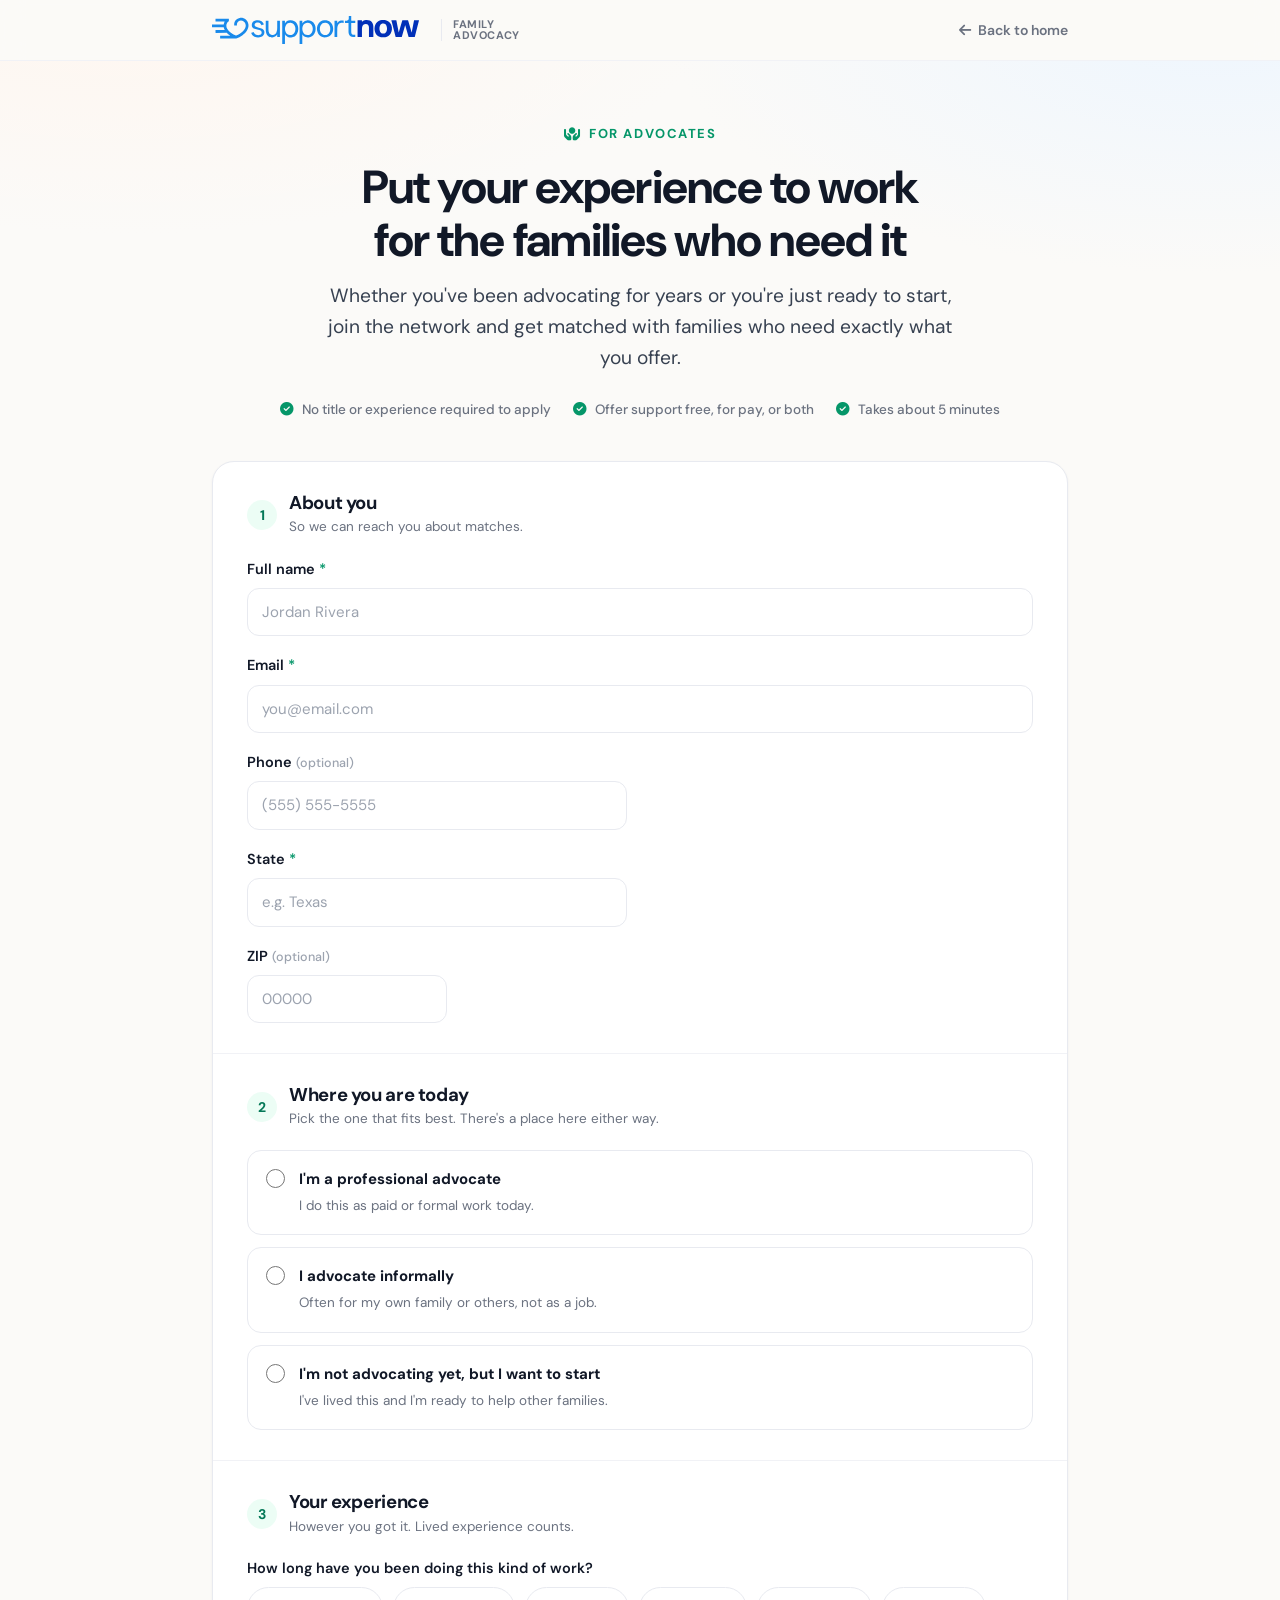
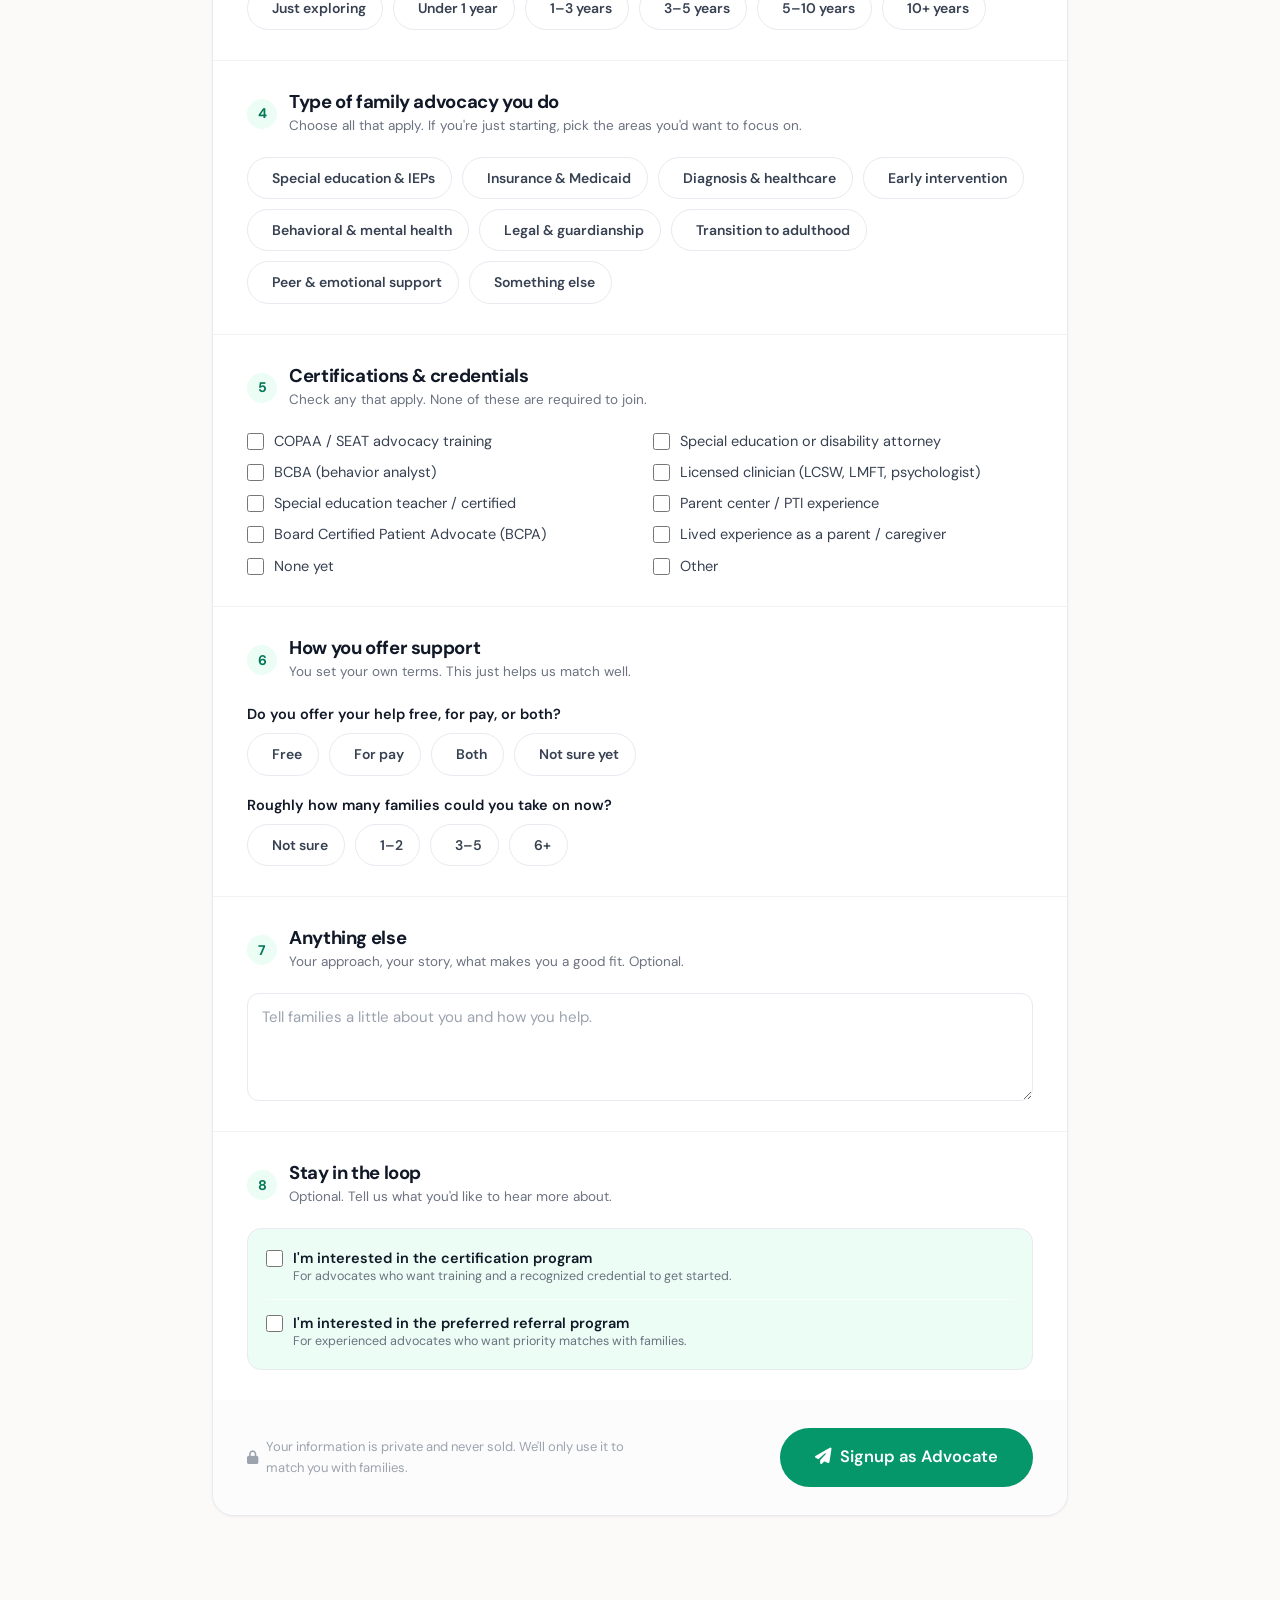
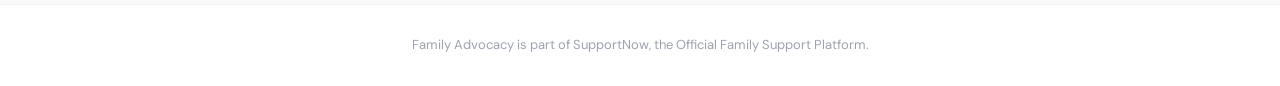
==== advocate-intake.html @ 85722c48 "SupportNow Family Advocacy landing page and intake forms (Phase 1 prototype)" ====
<!DOCTYPE html>
<html lang="en">
<head>
<meta charset="UTF-8">
<meta name="viewport" content="width=device-width, initial-scale=1.0">
<title>Join as an advocate | SupportNow Family Advocacy</title>
<meta name="description" content="Put your experience to work for families who need it. Join the SupportNow advocate network, whether you advocate today or are just ready to start.">

<link href="https://cdn.jsdelivr.net/npm/bootstrap@5.3.3/dist/css/bootstrap.min.css" rel="stylesheet">
<link href="https://cdnjs.cloudflare.com/ajax/libs/font-awesome/6.5.1/css/all.min.css" rel="stylesheet">
<link rel="preconnect" href="https://fonts.googleapis.com">
<link rel="preconnect" href="https://fonts.gstatic.com" crossorigin>
<link href="https://fonts.googleapis.com/css2?family=DM+Sans:opsz,wght@9..40,400;9..40,500;9..40,600;9..40,700&display=swap" rel="stylesheet">
<link href="intake.css" rel="stylesheet">
</head>
<!-- green accent for the advocate side (mirrors the "I want to help" door) -->
<body style="--accent:#059669; --accent-dark:#047857; --accent-bg:#ecfdf5">

<!-- TOP BAR -->
<div class="topbar">
  <nav class="container container-narrow d-flex align-items-center justify-content-between py-3">
    <a href="index.html" class="brand-lockup">
      <img src="logo.svg" alt="SupportNow" class="brand-logo">
      <span class="vertical-tag d-none d-sm-inline">Family<br>Advocacy</span>
    </a>
    <a href="index.html" class="back-link"><i class="fa-solid fa-arrow-left"></i> Back to home</a>
  </nav>
</div>

<!-- HERO -->
<header class="intake-hero">
  <div class="container container-narrow text-center">
    <span class="eyebrow"><i class="fa-solid fa-hands-holding-circle"></i> For advocates</span>
    <h1 class="text-balance">Put your experience to work for the families who need it</h1>
    <p class="byline">
      Whether you've been advocating for years or you're just ready to start, join the network and get
      matched with families who need exactly what you offer.
    </p>
    <div class="trust-row">
      <span><i class="fa-solid fa-circle-check"></i> No title or experience required to apply</span>
      <span><i class="fa-solid fa-circle-check"></i> Offer support free, for pay, or both</span>
      <span><i class="fa-solid fa-circle-check"></i> Takes about 5 minutes</span>
    </div>
  </div>
</header>

<!-- FORM -->
<main class="form-wrap">
  <div class="container container-narrow">
    <form id="advocateForm" novalidate>
      <div class="form-card" id="formCard">

        <!-- 1. About you -->
        <section class="form-section">
          <div class="fs-head">
            <span class="fs-num">1</span>
            <div><h3 class="fs-title">About you</h3><p class="fs-sub">So we can reach you about matches.</p></div>
          </div>
          <div class="field"><label class="field-label">Full name <span class="req">*</span></label>
            <input type="text" class="form-control" name="name" placeholder="Jordan Rivera" required></div>
          <div class="field"><label class="field-label">Email <span class="req">*</span></label>
            <input type="email" class="form-control" name="email" placeholder="you@email.com" required></div>
          <div class="field"><label class="field-label">Phone <span class="opt">(optional)</span></label>
            <input type="tel" class="form-control w-md" name="phone" placeholder="(555) 555-5555"></div>
          <div class="field"><label class="field-label">State <span class="req">*</span></label>
            <input type="text" class="form-control w-md" name="state" placeholder="e.g. Texas" required></div>
          <div class="field"><label class="field-label">ZIP <span class="opt">(optional)</span></label>
            <input type="text" class="form-control w-sm" name="zip" placeholder="00000"></div>
        </section>

        <!-- 2. Where you are today -->
        <section class="form-section">
          <div class="fs-head">
            <span class="fs-num">2</span>
            <div><h3 class="fs-title">Where you are today</h3><p class="fs-sub">Pick the one that fits best. There's a place here either way.</p></div>
          </div>
          <div class="choice-cards">
            <label class="choice"><input type="radio" name="status" value="professional">
              <span><span class="c-title">I'm a professional advocate</span><span class="c-sub">I do this as paid or formal work today.</span></span></label>
            <label class="choice"><input type="radio" name="status" value="informal">
              <span><span class="c-title">I advocate informally</span><span class="c-sub">Often for my own family or others, not as a job.</span></span></label>
            <label class="choice"><input type="radio" name="status" value="interested">
              <span><span class="c-title">I'm not advocating yet, but I want to start</span><span class="c-sub">I've lived this and I'm ready to help other families.</span></span></label>
          </div>
        </section>

        <!-- 3. Experience -->
        <section class="form-section">
          <div class="fs-head">
            <span class="fs-num">3</span>
            <div><h3 class="fs-title">Your experience</h3><p class="fs-sub">However you got it. Lived experience counts.</p></div>
          </div>
          <div class="field">
            <label class="field-label">How long have you been doing this kind of work?</label>
            <div class="chip-group">
              <label class="chip"><input type="radio" name="experience" value="exploring"><i class="fa-solid fa-check"></i> Just exploring</label>
              <label class="chip"><input type="radio" name="experience" value="lt1"><i class="fa-solid fa-check"></i> Under 1 year</label>
              <label class="chip"><input type="radio" name="experience" value="1-3"><i class="fa-solid fa-check"></i> 1–3 years</label>
              <label class="chip"><input type="radio" name="experience" value="3-5"><i class="fa-solid fa-check"></i> 3–5 years</label>
              <label class="chip"><input type="radio" name="experience" value="5-10"><i class="fa-solid fa-check"></i> 5–10 years</label>
              <label class="chip"><input type="radio" name="experience" value="10+"><i class="fa-solid fa-check"></i> 10+ years</label>
            </div>
          </div>
        </section>

        <!-- 4. Type of advocacy -->
        <section class="form-section">
          <div class="fs-head">
            <span class="fs-num">4</span>
            <div><h3 class="fs-title">Type of family advocacy you do</h3><p class="fs-sub">Choose all that apply. If you're just starting, pick the areas you'd want to focus on.</p></div>
          </div>
          <div class="chip-group">
            <label class="chip"><input type="checkbox" name="areas" value="special-ed"><i class="fa-solid fa-check"></i> Special education &amp; IEPs</label>
            <label class="chip"><input type="checkbox" name="areas" value="insurance"><i class="fa-solid fa-check"></i> Insurance &amp; Medicaid</label>
            <label class="chip"><input type="checkbox" name="areas" value="diagnosis"><i class="fa-solid fa-check"></i> Diagnosis &amp; healthcare</label>
            <label class="chip"><input type="checkbox" name="areas" value="early-intervention"><i class="fa-solid fa-check"></i> Early intervention</label>
            <label class="chip"><input type="checkbox" name="areas" value="behavioral"><i class="fa-solid fa-check"></i> Behavioral &amp; mental health</label>
            <label class="chip"><input type="checkbox" name="areas" value="legal"><i class="fa-solid fa-check"></i> Legal &amp; guardianship</label>
            <label class="chip"><input type="checkbox" name="areas" value="transition"><i class="fa-solid fa-check"></i> Transition to adulthood</label>
            <label class="chip"><input type="checkbox" name="areas" value="peer"><i class="fa-solid fa-check"></i> Peer &amp; emotional support</label>
            <label class="chip"><input type="checkbox" name="areas" value="other" data-reveal-target="adv-area-other"><i class="fa-solid fa-check"></i> Something else</label>
          </div>
          <div class="reveal" id="adv-area-other">
            <input type="text" class="form-control" name="areas_other" placeholder="Tell us what kind of advocacy you focus on">
          </div>
        </section>

        <!-- 5. Credentials -->
        <section class="form-section">
          <div class="fs-head">
            <span class="fs-num">5</span>
            <div><h3 class="fs-title">Certifications &amp; credentials</h3><p class="fs-sub">Check any that apply. None of these are required to join.</p></div>
          </div>
          <div class="check-list">
            <label class="check"><input type="checkbox" name="credentials" value="copaa-seat"> COPAA / SEAT advocacy training</label>
            <label class="check"><input type="checkbox" name="credentials" value="attorney"> Special education or disability attorney</label>
            <label class="check"><input type="checkbox" name="credentials" value="bcba"> BCBA (behavior analyst)</label>
            <label class="check"><input type="checkbox" name="credentials" value="clinician"> Licensed clinician (LCSW, LMFT, psychologist)</label>
            <label class="check"><input type="checkbox" name="credentials" value="sped-teacher"> Special education teacher / certified</label>
            <label class="check"><input type="checkbox" name="credentials" value="parent-center"> Parent center / PTI experience</label>
            <label class="check"><input type="checkbox" name="credentials" value="bcpa"> Board Certified Patient Advocate (BCPA)</label>
            <label class="check"><input type="checkbox" name="credentials" value="lived-experience"> Lived experience as a parent / caregiver</label>
            <label class="check"><input type="checkbox" name="credentials" value="none"> None yet</label>
            <label class="check"><input type="checkbox" name="credentials" value="other" data-reveal-target="adv-cred-other"> Other</label>
          </div>
          <div class="reveal" id="adv-cred-other">
            <input type="text" class="form-control" name="credentials_other" placeholder="Tell us about your other credentials">
          </div>
        </section>

        <!-- 6. How you offer support -->
        <section class="form-section">
          <div class="fs-head">
            <span class="fs-num">6</span>
            <div><h3 class="fs-title">How you offer support</h3><p class="fs-sub">You set your own terms. This just helps us match well.</p></div>
          </div>
          <div class="field">
            <label class="field-label">Do you offer your help free, for pay, or both?</label>
            <div class="chip-group">
              <label class="chip"><input type="radio" name="pay" value="free"><i class="fa-solid fa-check"></i> Free</label>
              <label class="chip"><input type="radio" name="pay" value="paid"><i class="fa-solid fa-check"></i> For pay</label>
              <label class="chip"><input type="radio" name="pay" value="both"><i class="fa-solid fa-check"></i> Both</label>
              <label class="chip"><input type="radio" name="pay" value="unsure"><i class="fa-solid fa-check"></i> Not sure yet</label>
            </div>
          </div>
          <div class="field">
            <label class="field-label">Roughly how many families could you take on now?</label>
            <div class="chip-group">
              <label class="chip"><input type="radio" name="capacity" value="unsure"><i class="fa-solid fa-check"></i> Not sure</label>
              <label class="chip"><input type="radio" name="capacity" value="1-2"><i class="fa-solid fa-check"></i> 1–2</label>
              <label class="chip"><input type="radio" name="capacity" value="3-5"><i class="fa-solid fa-check"></i> 3–5</label>
              <label class="chip"><input type="radio" name="capacity" value="6+"><i class="fa-solid fa-check"></i> 6+</label>
            </div>
          </div>
        </section>

        <!-- 7. Anything else -->
        <section class="form-section">
          <div class="fs-head">
            <span class="fs-num">7</span>
            <div><h3 class="fs-title">Anything else</h3><p class="fs-sub">Your approach, your story, what makes you a good fit. Optional.</p></div>
          </div>
          <div class="field">
            <textarea class="form-control" name="about" placeholder="Tell families a little about you and how you help."></textarea>
          </div>
        </section>

        <!-- 8. Program interest (light opt-in) -->
        <section class="form-section">
          <div class="fs-head">
            <span class="fs-num">8</span>
            <div><h3 class="fs-title">Stay in the loop</h3><p class="fs-sub">Optional. Tell us what you'd like to hear more about.</p></div>
          </div>
          <div class="optin">
            <label class="check"><input type="checkbox" name="interest" value="certification">
              <span><strong>I'm interested in the certification program</strong>
              <small>For advocates who want training and a recognized credential to get started.</small></span></label>
            <label class="check"><input type="checkbox" name="interest" value="referral">
              <span><strong>I'm interested in the preferred referral program</strong>
              <small>For experienced advocates who want priority matches with families.</small></span></label>
          </div>
        </section>

        <!-- Submit -->
        <div class="submit-bar">
          <span class="submit-note"><i class="fa-solid fa-lock"></i> Your information is private and never sold. We'll only use it to match you with families.</span>
          <button type="submit" class="btn btn-accent btn-lg-x"><i class="fa-solid fa-paper-plane me-2"></i>Signup as Advocate</button>
        </div>
      </div>

      <!-- Success state -->
      <div class="form-card success" id="successPanel">
        <div class="ic"><i class="fa-solid fa-heart"></i></div>
        <h2>Welcome to the network</h2>
        <p>Thanks for stepping up for families who need you. We've got your details and we'll be in touch as we match you with families in your areas.</p>
        <p class="mt-4"><a href="index.html" class="btn btn-ghost"><i class="fa-solid fa-arrow-left me-2"></i>Back to home</a></p>
      </div>
    </form>
  </div>
</main>

<footer class="foot">
  <div class="container container-narrow">
    <p>Family Advocacy is part of SupportNow, the Official Family Support Platform.</p>
  </div>
</footer>

<script src="https://cdn.jsdelivr.net/npm/bootstrap@5.3.3/dist/js/bootstrap.bundle.min.js"></script>
<script>
  // "Other / Something else" checkboxes reveal a follow-up input when selected.
  document.querySelectorAll('[data-reveal-target]').forEach(function(input){
    var target = document.getElementById(input.getAttribute('data-reveal-target'));
    if(!target) return;
    var sync = function(){
      target.classList.toggle('open', input.checked);
      if(!input.checked){ var f = target.querySelector('input,textarea'); if(f) f.value=''; }
    };
    input.addEventListener('change', sync);
    sync();
  });

  // Prototype only: no backend. Validate, then show the success state.
  document.getElementById('advocateForm').addEventListener('submit', function(e){
    e.preventDefault();
    if(!this.checkValidity()){ this.reportValidity(); return; }
    document.getElementById('formCard').style.display='none';
    document.getElementById('successPanel').style.display='block';
    window.scrollTo({top:0, behavior:'smooth'});
  });
</script>
</body>
</html>
---- intake.css ----
/* ──────────────────────────────────────────────
   SupportNow · Family Advocacy — shared intake styles
   Used by family-intake.html and advocate-intake.html.
   Per-page accent set on <body> via --accent / --accent-dark / --accent-bg.
   ────────────────────────────────────────────── */

:root{
  --brand:#188aec; --brand-dark:#1274c9; --brand-light:#4da6f0; --brand-bg:#eef6fe; --navy:#1b2f80;
  --give:#059669; --give-dark:#047857; --give-tint:#ecfdf5;
  --amber:#d97706; --amber-tint:#fffbeb;

  --ink:#111827; --body:#374151; --secondary:#6b7280; --muted:#9ca3af;
  --border:#e8eaf0; --border-light:#f1f2f6; --bg:#fbfaf8; --card:#ffffff;

  --warm-1:#fff6ef; --warm-2:#fdf1f4; --warm-3:#eef6fe;
  --shadow:0 1px 3px rgba(17,24,39,.05);
  --shadow-lg:0 24px 60px -20px rgba(27,47,128,.28);

  /* default accent = brand blue; advocate page overrides on <body> */
  --accent:var(--brand); --accent-dark:var(--brand-dark); --accent-bg:var(--brand-bg);
}

*{box-sizing:border-box}
html{scroll-behavior:smooth}
body{
  font-family:'DM Sans',system-ui,-apple-system,Segoe UI,Roboto,sans-serif;
  color:var(--body); background:var(--bg); font-size:16.5px; line-height:1.6; -webkit-font-smoothing:antialiased;
  margin:0;
}
h1,h2,h3,h4{color:var(--ink); font-weight:700; letter-spacing:-.02em; line-height:1.14}
a{text-decoration:none}
.container-narrow{max-width:880px}
.eyebrow{font-size:13px; font-weight:700; text-transform:uppercase; letter-spacing:.12em; color:var(--accent); display:inline-flex; align-items:center; gap:8px}
.text-balance{text-wrap:balance}

/* ── Top bar ── */
.topbar{position:sticky; top:0; z-index:1000; background:rgba(251,250,248,.88); backdrop-filter:saturate(180%) blur(12px); border-bottom:1px solid var(--border-light)}
.brand-lockup{display:flex; align-items:center; gap:11px}
.brand-logo{height:28px; width:auto; display:block; flex-shrink:0}
.wordmark{font-size:20px; font-weight:700; letter-spacing:-.02em; line-height:1}
.wordmark b{color:var(--brand)} .wordmark em{color:var(--navy); font-style:normal}
.vertical-tag{font-size:11px; font-weight:700; letter-spacing:.04em; text-transform:uppercase; color:var(--secondary); border-left:1px solid var(--border); margin-left:11px; padding-left:11px; line-height:1}
.back-link{font-weight:600; font-size:14px; color:var(--secondary); display:inline-flex; align-items:center; gap:7px}
.back-link:hover{color:var(--accent)}

/* ── Buttons ── */
.btn{font-weight:600; border-radius:50px; padding:13px 26px; font-size:15.5px; transition:.18s; border:1.5px solid transparent; white-space:nowrap}
.btn-lg-x{padding:16px 34px; font-size:16.5px}
.btn-accent{background:var(--accent); color:#fff}
.btn-accent:hover{background:var(--accent-dark); color:#fff; transform:translateY(-1px); box-shadow:0 12px 26px -12px var(--accent)}
.btn-ghost{background:#fff; color:var(--ink); border-color:var(--border)}
.btn-ghost:hover{border-color:var(--accent); color:var(--accent)}

/* ── Hero band ── */
.intake-hero{
  position:relative; overflow:hidden;
  background:
    radial-gradient(1100px 460px at 10% -20%, var(--warm-1) 0%, transparent 55%),
    radial-gradient(1000px 460px at 95% -10%, var(--warm-3) 0%, transparent 55%);
  padding:60px 0 40px;
}
.intake-hero h1{font-size:clamp(2rem,4vw,2.9rem); margin:14px 0 14px}
.intake-hero .byline{font-size:clamp(1.02rem,1.5vw,1.22rem); color:var(--body); max-width:640px; margin:0 auto}
.trust-row{display:flex; flex-wrap:wrap; gap:10px 22px; justify-content:center; margin-top:26px}
.trust-row span{font-size:13.5px; color:var(--secondary); font-weight:500; display:inline-flex; align-items:center; gap:8px}
.trust-row i{color:var(--give)}

/* ── Form shell ── */
.form-wrap{padding:0 0 88px}
.form-card{background:var(--card); border:1px solid var(--border); border-radius:22px; box-shadow:var(--shadow); overflow:hidden}
.form-section{padding:30px 34px; border-bottom:1px solid var(--border-light)}
.form-section:last-of-type{border-bottom:none}
.fs-head{display:flex; align-items:center; gap:12px; margin-bottom:20px}
.fs-num{width:30px; height:30px; border-radius:50%; background:var(--accent-bg); color:var(--accent-dark); font-weight:700; font-size:14px; display:flex; align-items:center; justify-content:center; flex-shrink:0}
.fs-title{font-size:1.16rem; font-weight:700; color:var(--ink); margin:0; line-height:1.2}
.fs-sub{font-size:13.5px; color:var(--secondary); margin:2px 0 0}

.field{margin-bottom:18px}
.field:last-child{margin-bottom:0}
.field-label{font-weight:600; font-size:14.5px; color:var(--ink); margin-bottom:7px; display:block}
.req{color:var(--accent)}
.opt{font-weight:500; color:var(--muted); font-size:12.5px}

.form-control,.form-select{
  width:100%; border-radius:12px; border:1.5px solid var(--border); padding:12px 14px; font-size:15px; color:var(--ink);
  background-color:#fff; transition:.15s; font-family:inherit;
}
.form-control::placeholder{color:var(--muted)}
.form-control:focus,.form-select:focus{border-color:var(--accent); box-shadow:0 0 0 4px var(--accent-bg); outline:none}
textarea.form-control{min-height:108px; resize:vertical; line-height:1.55}

/* ── Chips (multi-select / single-select pills) ── */
.chip-group{display:flex; flex-wrap:wrap; gap:10px}
.chip{
  display:inline-flex; align-items:center; gap:8px; border:1.5px solid var(--border); background:#fff;
  border-radius:50px; padding:9px 16px; font-size:14px; font-weight:600; color:var(--body); cursor:pointer;
  transition:.15s; user-select:none; position:relative;
}
.chip:hover{border-color:var(--accent)}
.chip input{position:absolute; opacity:0; pointer-events:none}
.chip i{font-size:11px; width:0; opacity:0; transition:.15s}
.chip:has(input:checked){background:var(--accent-bg); border-color:var(--accent); color:var(--accent-dark)}
.chip:has(input:checked) i{width:11px; opacity:1}
.chip:has(input:focus-visible){box-shadow:0 0 0 4px var(--accent-bg)}

/* ── Choice cards (big radio rows) ── */
.choice-cards{display:grid; gap:12px}
.choice{
  display:flex; gap:14px; align-items:flex-start; border:1.5px solid var(--border); border-radius:14px;
  padding:16px 18px; cursor:pointer; transition:.15s; background:#fff;
}
.choice:hover{border-color:var(--accent)}
.choice:has(input:checked){border-color:var(--accent); background:var(--accent-bg)}
.choice input{margin:2px 0 0; accent-color:var(--accent); width:19px; height:19px; flex-shrink:0; cursor:pointer}
.c-title{font-weight:700; color:var(--ink); font-size:15px; display:block; margin-bottom:1px}
.c-sub{font-size:13.5px; color:var(--secondary); line-height:1.45}

/* ── Checklist (credentials, diagnosis areas) ── */
.check-list{display:grid; grid-template-columns:1fr 1fr; gap:11px 26px}
.check{display:flex; gap:10px; align-items:flex-start; font-size:14.5px; color:var(--body); cursor:pointer; line-height:1.4}
.check input{margin:2px 0 0; accent-color:var(--accent); width:17px; height:17px; flex-shrink:0; cursor:pointer}
@media(max-width:600px){ .check-list{grid-template-columns:1fr} }

/* ── Opt-in box ── */
.optin{background:var(--accent-bg); border:1px solid var(--border); border-radius:14px; padding:6px 18px}
.optin .check{padding:13px 0; font-size:14.5px}
.optin .check + .check{border-top:1px solid rgba(255,255,255,.6)}
.optin .check strong{color:var(--ink); font-weight:600}
.optin .check small{display:block; color:var(--secondary); font-size:12.5px; font-weight:400}

/* ── Reveal: follow-up input shown when "Other / Something else" is picked ── */
.reveal{display:none}
.reveal.open{display:block; margin-top:14px}

/* width caps so short single-line fields look intentional, not stretched */
.w-sm{max-width:200px}
.w-md{max-width:380px}

/* ── Submit bar ── */
.submit-bar{padding:28px 34px; background:#fcfcfd; display:flex; flex-wrap:wrap; gap:14px; align-items:center; justify-content:space-between}
.submit-note{font-size:13px; color:var(--muted); display:flex; align-items:center; gap:8px; max-width:380px}

/* ── Success panel ── */
.success{display:none; text-align:center; padding:56px 30px}
.success .ic{width:68px; height:68px; border-radius:50%; background:var(--give-tint); color:var(--give); font-size:30px; display:flex; align-items:center; justify-content:center; margin:0 auto 22px}
.success h2{font-size:1.7rem; margin-bottom:10px}
.success p{color:var(--secondary); max-width:440px; margin:0 auto 8px}

/* ── Footer ── */
.foot{padding:30px 0; border-top:1px solid var(--border-light); background:#fff; text-align:center}
.foot p{font-size:13px; color:var(--muted); margin:0}

@media(max-width:600px){
  .form-section{padding:24px 20px}
  .submit-bar{padding:22px 20px}
}
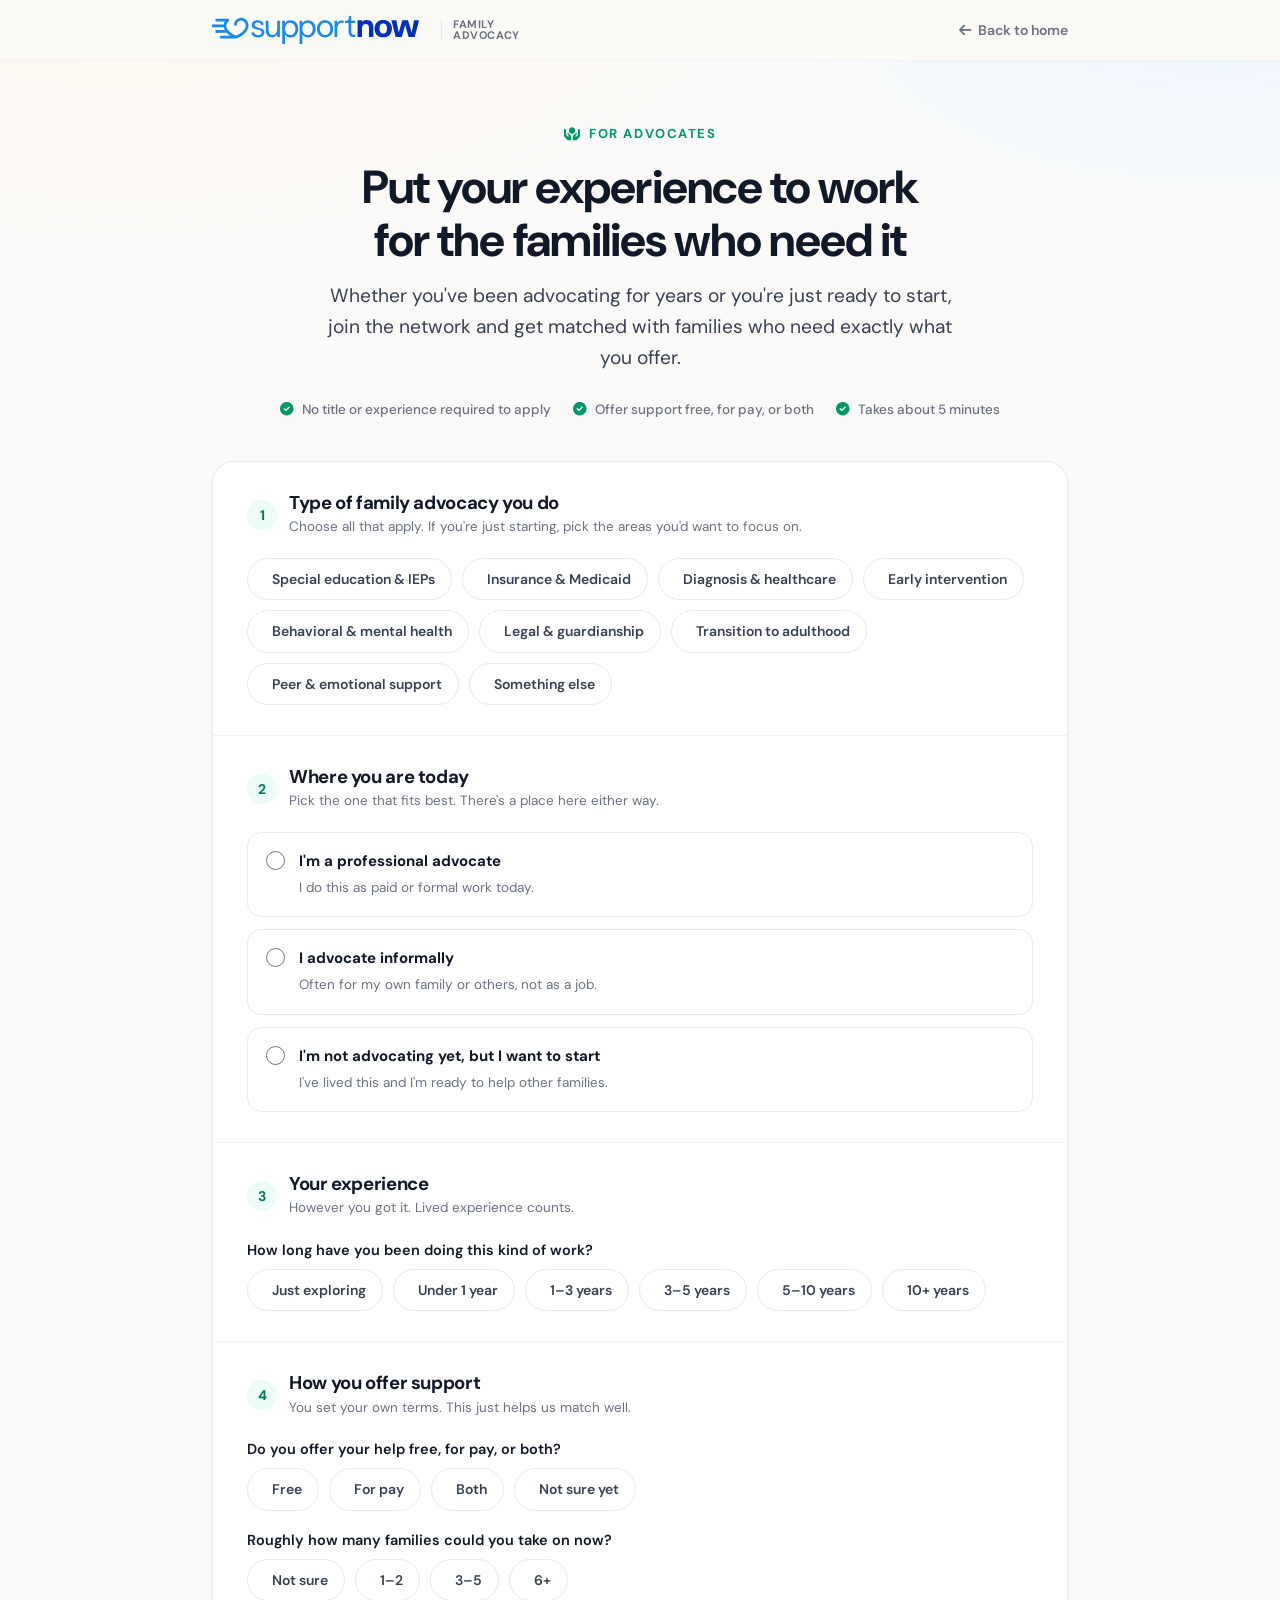
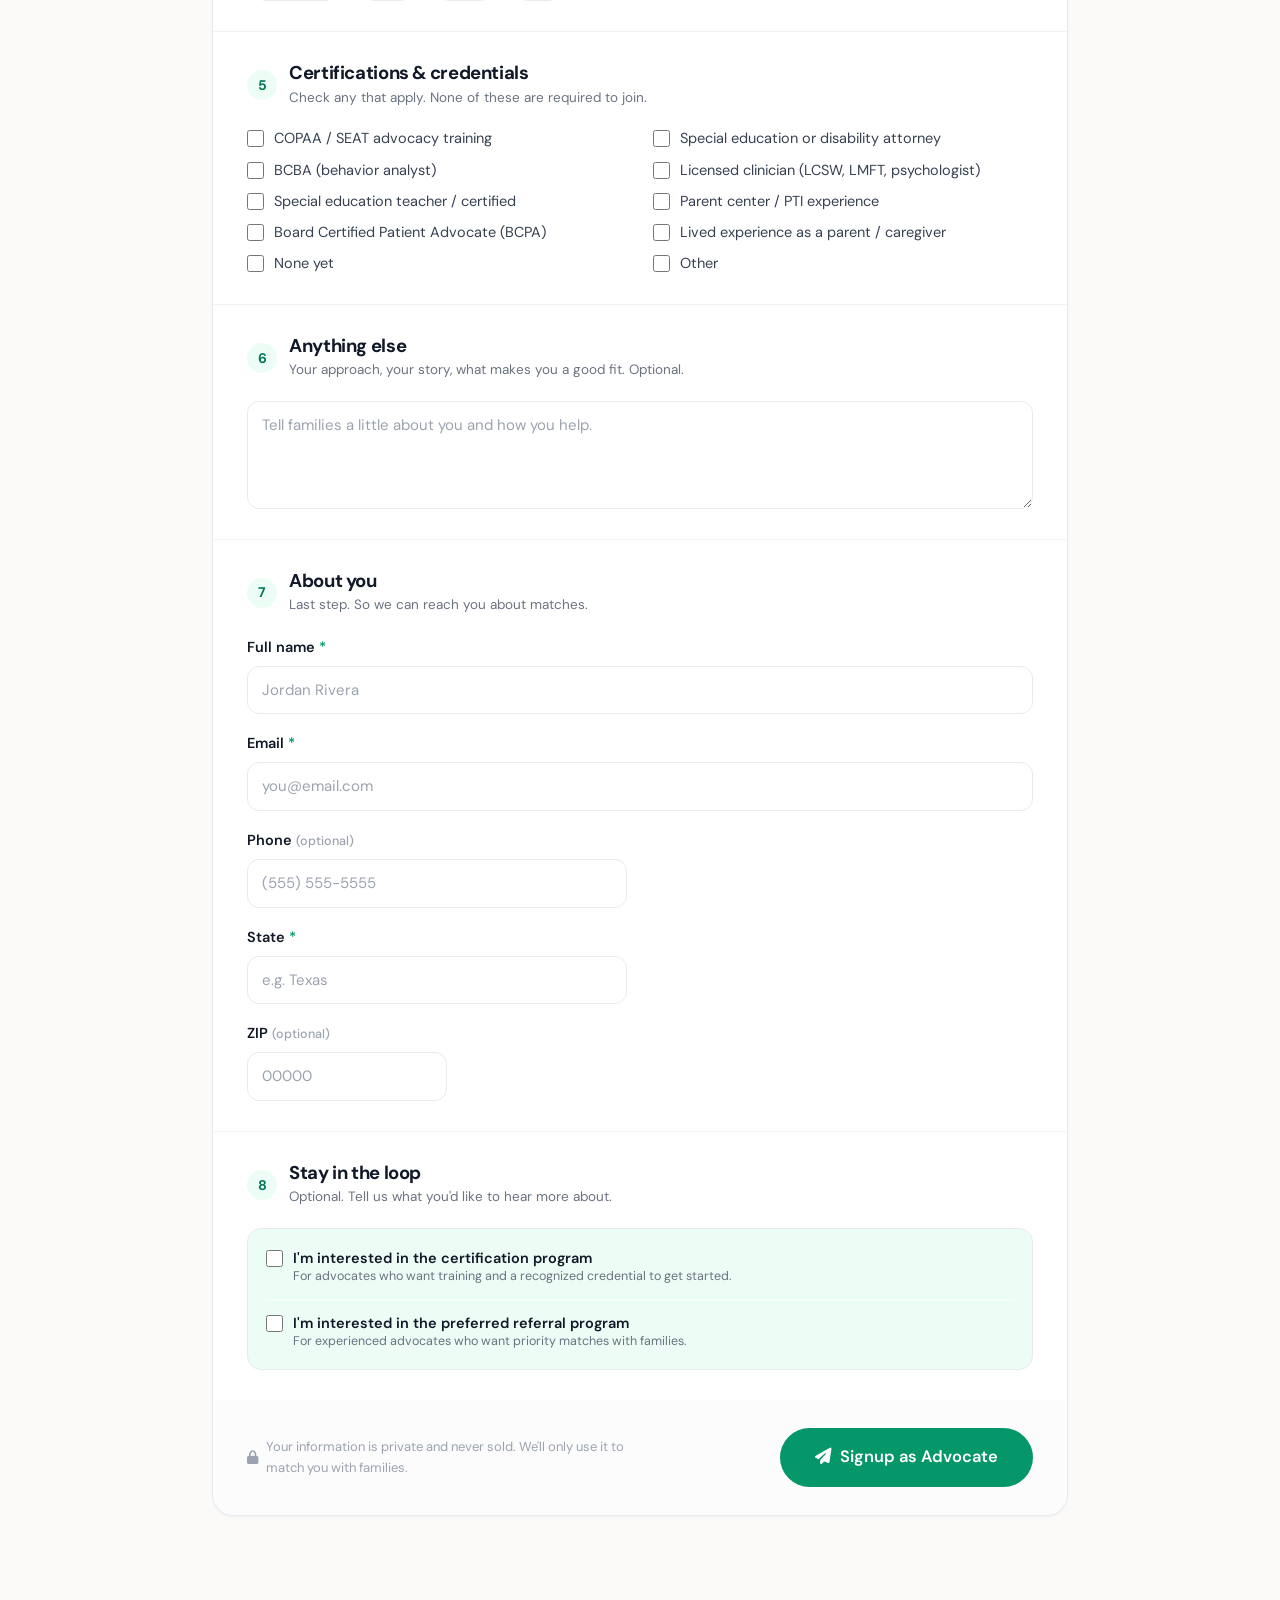
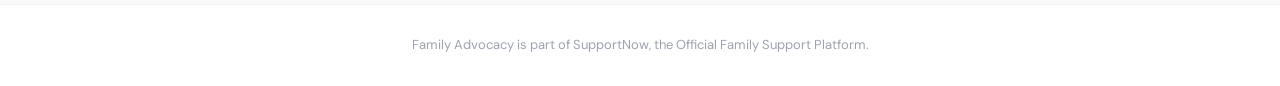
==== commit 9c8515dc: "Reorder advocate intake: low-friction advocacy/experience first, contact last" ====
--- a/advocate-intake.html
+++ b/advocate-intake.html
@@ -50,63 +50,10 @@
     <form id="advocateForm" novalidate>
       <div class="form-card" id="formCard">
 
-        <!-- 1. About you -->
+        <!-- 1. Type of advocacy -->
         <section class="form-section">
           <div class="fs-head">
             <span class="fs-num">1</span>
-            <div><h3 class="fs-title">About you</h3><p class="fs-sub">So we can reach you about matches.</p></div>
-          </div>
-          <div class="field"><label class="field-label">Full name <span class="req">*</span></label>
-            <input type="text" class="form-control" name="name" placeholder="Jordan Rivera" required></div>
-          <div class="field"><label class="field-label">Email <span class="req">*</span></label>
-            <input type="email" class="form-control" name="email" placeholder="you@email.com" required></div>
-          <div class="field"><label class="field-label">Phone <span class="opt">(optional)</span></label>
-            <input type="tel" class="form-control w-md" name="phone" placeholder="(555) 555-5555"></div>
-          <div class="field"><label class="field-label">State <span class="req">*</span></label>
-            <input type="text" class="form-control w-md" name="state" placeholder="e.g. Texas" required></div>
-          <div class="field"><label class="field-label">ZIP <span class="opt">(optional)</span></label>
-            <input type="text" class="form-control w-sm" name="zip" placeholder="00000"></div>
-        </section>
-
-        <!-- 2. Where you are today -->
-        <section class="form-section">
-          <div class="fs-head">
-            <span class="fs-num">2</span>
-            <div><h3 class="fs-title">Where you are today</h3><p class="fs-sub">Pick the one that fits best. There's a place here either way.</p></div>
-          </div>
-          <div class="choice-cards">
-            <label class="choice"><input type="radio" name="status" value="professional">
-              <span><span class="c-title">I'm a professional advocate</span><span class="c-sub">I do this as paid or formal work today.</span></span></label>
-            <label class="choice"><input type="radio" name="status" value="informal">
-              <span><span class="c-title">I advocate informally</span><span class="c-sub">Often for my own family or others, not as a job.</span></span></label>
-            <label class="choice"><input type="radio" name="status" value="interested">
-              <span><span class="c-title">I'm not advocating yet, but I want to start</span><span class="c-sub">I've lived this and I'm ready to help other families.</span></span></label>
-          </div>
-        </section>
-
-        <!-- 3. Experience -->
-        <section class="form-section">
-          <div class="fs-head">
-            <span class="fs-num">3</span>
-            <div><h3 class="fs-title">Your experience</h3><p class="fs-sub">However you got it. Lived experience counts.</p></div>
-          </div>
-          <div class="field">
-            <label class="field-label">How long have you been doing this kind of work?</label>
-            <div class="chip-group">
-              <label class="chip"><input type="radio" name="experience" value="exploring"><i class="fa-solid fa-check"></i> Just exploring</label>
-              <label class="chip"><input type="radio" name="experience" value="lt1"><i class="fa-solid fa-check"></i> Under 1 year</label>
-              <label class="chip"><input type="radio" name="experience" value="1-3"><i class="fa-solid fa-check"></i> 1–3 years</label>
-              <label class="chip"><input type="radio" name="experience" value="3-5"><i class="fa-solid fa-check"></i> 3–5 years</label>
-              <label class="chip"><input type="radio" name="experience" value="5-10"><i class="fa-solid fa-check"></i> 5–10 years</label>
-              <label class="chip"><input type="radio" name="experience" value="10+"><i class="fa-solid fa-check"></i> 10+ years</label>
-            </div>
-          </div>
-        </section>
-
-        <!-- 4. Type of advocacy -->
-        <section class="form-section">
-          <div class="fs-head">
-            <span class="fs-num">4</span>
             <div><h3 class="fs-title">Type of family advocacy you do</h3><p class="fs-sub">Choose all that apply. If you're just starting, pick the areas you'd want to focus on.</p></div>
           </div>
           <div class="chip-group">
@@ -122,6 +69,67 @@
           </div>
           <div class="reveal" id="adv-area-other">
             <input type="text" class="form-control" name="areas_other" placeholder="Tell us what kind of advocacy you focus on">
+          </div>
+        </section>
+
+        <!-- 2. Where you are today -->
+        <section class="form-section">
+          <div class="fs-head">
+            <span class="fs-num">2</span>
+            <div><h3 class="fs-title">Where you are today</h3><p class="fs-sub">Pick the one that fits best. There's a place here either way.</p></div>
+          </div>
+          <div class="choice-cards">
+            <label class="choice"><input type="radio" name="status" value="professional">
+              <span><span class="c-title">I'm a professional advocate</span><span class="c-sub">I do this as paid or formal work today.</span></span></label>
+            <label class="choice"><input type="radio" name="status" value="informal">
+              <span><span class="c-title">I advocate informally</span><span class="c-sub">Often for my own family or others, not as a job.</span></span></label>
+            <label class="choice"><input type="radio" name="status" value="interested">
+              <span><span class="c-title">I'm not advocating yet, but I want to start</span><span class="c-sub">I've lived this and I'm ready to help other families.</span></span></label>
+          </div>
+        </section>
+
+        <!-- 3. Experience -->
+        <section class="form-section">
+          <div class="fs-head">
+            <span class="fs-num">3</span>
+            <div><h3 class="fs-title">Your experience</h3><p class="fs-sub">However you got it. Lived experience counts.</p></div>
+          </div>
+          <div class="field">
+            <label class="field-label">How long have you been doing this kind of work?</label>
+            <div class="chip-group">
+              <label class="chip"><input type="radio" name="experience" value="exploring"><i class="fa-solid fa-check"></i> Just exploring</label>
+              <label class="chip"><input type="radio" name="experience" value="lt1"><i class="fa-solid fa-check"></i> Under 1 year</label>
+              <label class="chip"><input type="radio" name="experience" value="1-3"><i class="fa-solid fa-check"></i> 1–3 years</label>
+              <label class="chip"><input type="radio" name="experience" value="3-5"><i class="fa-solid fa-check"></i> 3–5 years</label>
+              <label class="chip"><input type="radio" name="experience" value="5-10"><i class="fa-solid fa-check"></i> 5–10 years</label>
+              <label class="chip"><input type="radio" name="experience" value="10+"><i class="fa-solid fa-check"></i> 10+ years</label>
+            </div>
+          </div>
+        </section>
+
+        <!-- 4. How you offer support -->
+        <section class="form-section">
+          <div class="fs-head">
+            <span class="fs-num">4</span>
+            <div><h3 class="fs-title">How you offer support</h3><p class="fs-sub">You set your own terms. This just helps us match well.</p></div>
+          </div>
+          <div class="field">
+            <label class="field-label">Do you offer your help free, for pay, or both?</label>
+            <div class="chip-group">
+              <label class="chip"><input type="radio" name="pay" value="free"><i class="fa-solid fa-check"></i> Free</label>
+              <label class="chip"><input type="radio" name="pay" value="paid"><i class="fa-solid fa-check"></i> For pay</label>
+              <label class="chip"><input type="radio" name="pay" value="both"><i class="fa-solid fa-check"></i> Both</label>
+              <label class="chip"><input type="radio" name="pay" value="unsure"><i class="fa-solid fa-check"></i> Not sure yet</label>
+            </div>
+          </div>
+          <div class="field">
+            <label class="field-label">Roughly how many families could you take on now?</label>
+            <div class="chip-group">
+              <label class="chip"><input type="radio" name="capacity" value="unsure"><i class="fa-solid fa-check"></i> Not sure</label>
+              <label class="chip"><input type="radio" name="capacity" value="1-2"><i class="fa-solid fa-check"></i> 1–2</label>
+              <label class="chip"><input type="radio" name="capacity" value="3-5"><i class="fa-solid fa-check"></i> 3–5</label>
+              <label class="chip"><input type="radio" name="capacity" value="6+"><i class="fa-solid fa-check"></i> 6+</label>
+            </div>
           </div>
         </section>
 
@@ -148,41 +156,33 @@
           </div>
         </section>
 
-        <!-- 6. How you offer support -->
+        <!-- 6. Anything else -->
         <section class="form-section">
           <div class="fs-head">
             <span class="fs-num">6</span>
-            <div><h3 class="fs-title">How you offer support</h3><p class="fs-sub">You set your own terms. This just helps us match well.</p></div>
-          </div>
-          <div class="field">
-            <label class="field-label">Do you offer your help free, for pay, or both?</label>
-            <div class="chip-group">
-              <label class="chip"><input type="radio" name="pay" value="free"><i class="fa-solid fa-check"></i> Free</label>
-              <label class="chip"><input type="radio" name="pay" value="paid"><i class="fa-solid fa-check"></i> For pay</label>
-              <label class="chip"><input type="radio" name="pay" value="both"><i class="fa-solid fa-check"></i> Both</label>
-              <label class="chip"><input type="radio" name="pay" value="unsure"><i class="fa-solid fa-check"></i> Not sure yet</label>
-            </div>
-          </div>
-          <div class="field">
-            <label class="field-label">Roughly how many families could you take on now?</label>
-            <div class="chip-group">
-              <label class="chip"><input type="radio" name="capacity" value="unsure"><i class="fa-solid fa-check"></i> Not sure</label>
-              <label class="chip"><input type="radio" name="capacity" value="1-2"><i class="fa-solid fa-check"></i> 1–2</label>
-              <label class="chip"><input type="radio" name="capacity" value="3-5"><i class="fa-solid fa-check"></i> 3–5</label>
-              <label class="chip"><input type="radio" name="capacity" value="6+"><i class="fa-solid fa-check"></i> 6+</label>
-            </div>
-          </div>
-        </section>
-
-        <!-- 7. Anything else -->
+            <div><h3 class="fs-title">Anything else</h3><p class="fs-sub">Your approach, your story, what makes you a good fit. Optional.</p></div>
+          </div>
+          <div class="field">
+            <textarea class="form-control" name="about" placeholder="Tell families a little about you and how you help."></textarea>
+          </div>
+        </section>
+
+        <!-- 7. About you (contact) -->
         <section class="form-section">
           <div class="fs-head">
             <span class="fs-num">7</span>
-            <div><h3 class="fs-title">Anything else</h3><p class="fs-sub">Your approach, your story, what makes you a good fit. Optional.</p></div>
-          </div>
-          <div class="field">
-            <textarea class="form-control" name="about" placeholder="Tell families a little about you and how you help."></textarea>
-          </div>
+            <div><h3 class="fs-title">About you</h3><p class="fs-sub">Last step. So we can reach you about matches.</p></div>
+          </div>
+          <div class="field"><label class="field-label">Full name <span class="req">*</span></label>
+            <input type="text" class="form-control" name="name" placeholder="Jordan Rivera" required></div>
+          <div class="field"><label class="field-label">Email <span class="req">*</span></label>
+            <input type="email" class="form-control" name="email" placeholder="you@email.com" required></div>
+          <div class="field"><label class="field-label">Phone <span class="opt">(optional)</span></label>
+            <input type="tel" class="form-control w-md" name="phone" placeholder="(555) 555-5555"></div>
+          <div class="field"><label class="field-label">State <span class="req">*</span></label>
+            <input type="text" class="form-control w-md" name="state" placeholder="e.g. Texas" required></div>
+          <div class="field"><label class="field-label">ZIP <span class="opt">(optional)</span></label>
+            <input type="text" class="form-control w-sm" name="zip" placeholder="00000"></div>
         </section>
 
         <!-- 8. Program interest (light opt-in) -->
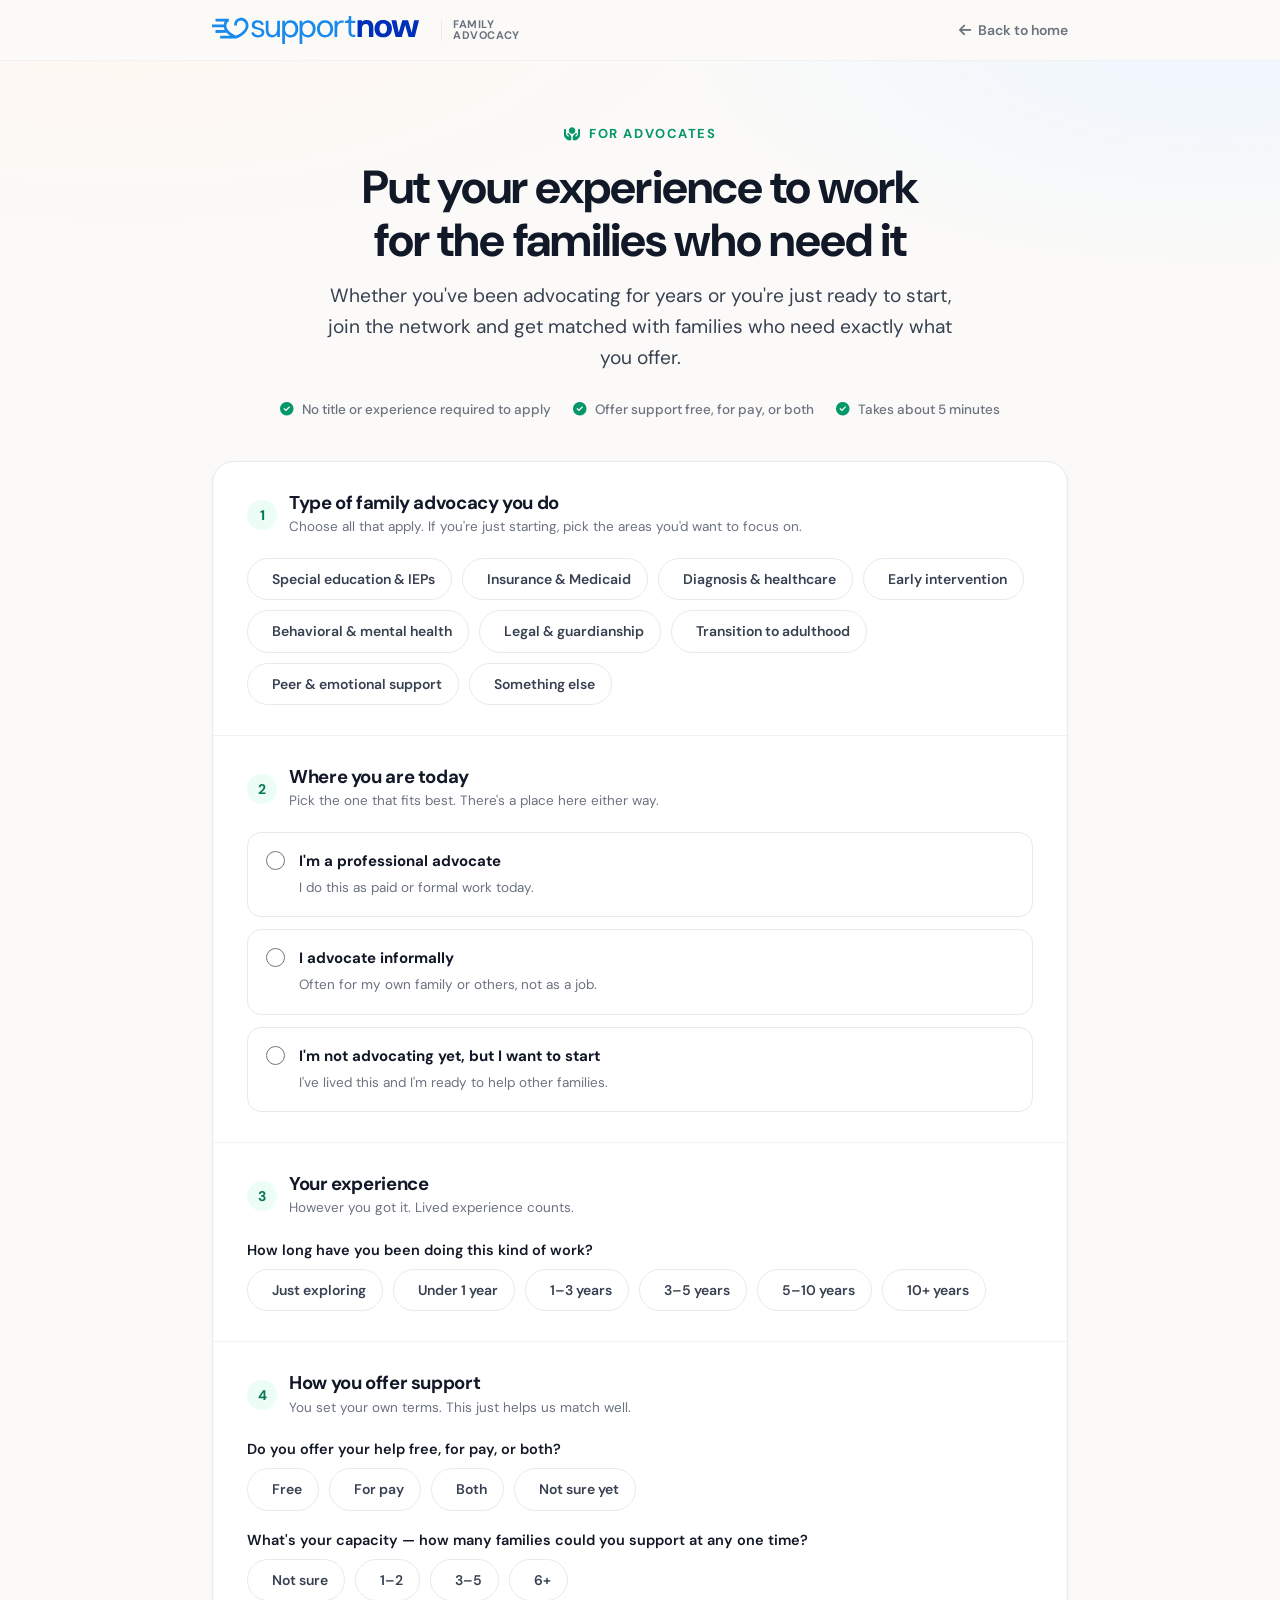
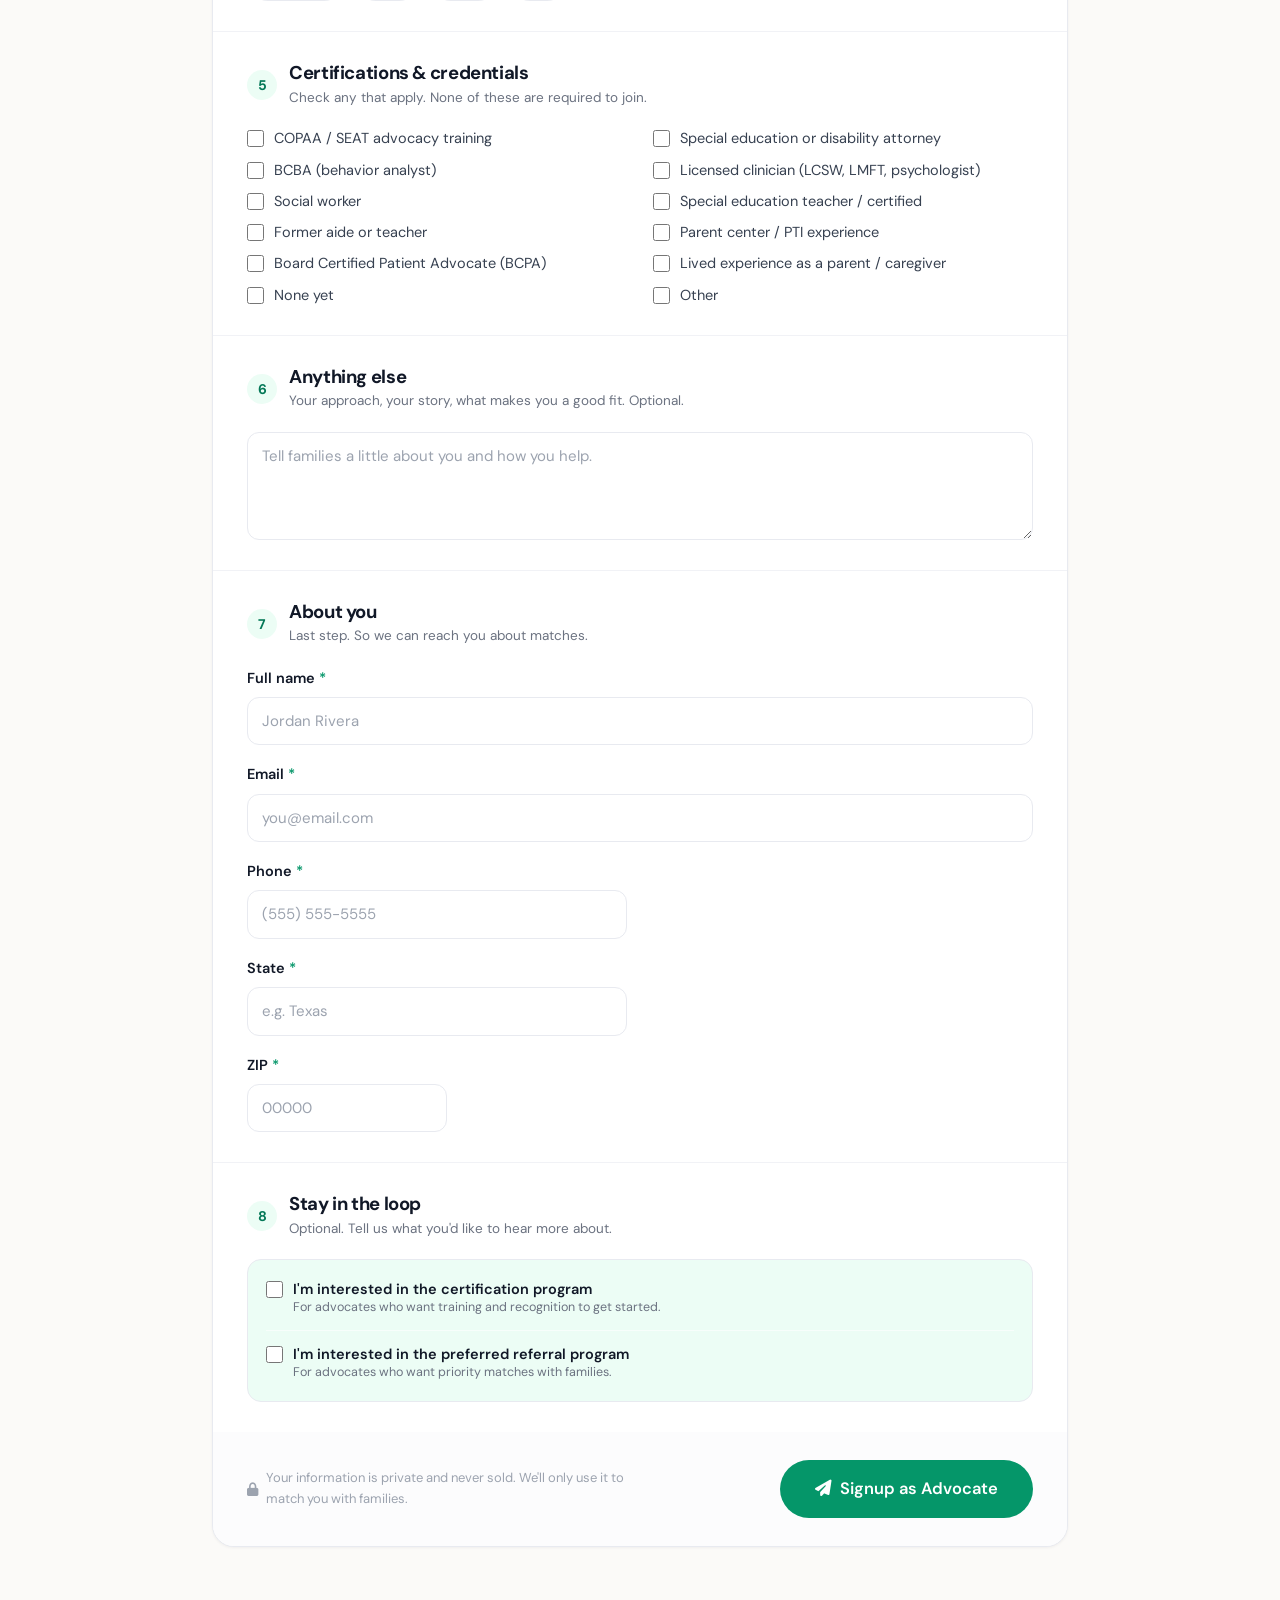
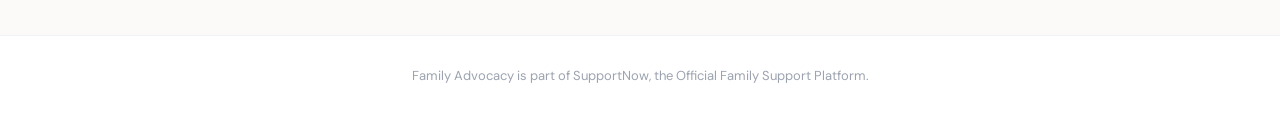
==== commit cbd5d8bb: "Apply advocate form edits; soft-require phone & ZIP on both intakes Advocate intake: - Clarify the c" ====
--- a/advocate-intake.html
+++ b/advocate-intake.html
@@ -123,7 +123,7 @@
             </div>
           </div>
           <div class="field">
-            <label class="field-label">Roughly how many families could you take on now?</label>
+            <label class="field-label">What's your capacity — how many families could you support at any one time?</label>
             <div class="chip-group">
               <label class="chip"><input type="radio" name="capacity" value="unsure"><i class="fa-solid fa-check"></i> Not sure</label>
               <label class="chip"><input type="radio" name="capacity" value="1-2"><i class="fa-solid fa-check"></i> 1–2</label>
@@ -144,7 +144,9 @@
             <label class="check"><input type="checkbox" name="credentials" value="attorney"> Special education or disability attorney</label>
             <label class="check"><input type="checkbox" name="credentials" value="bcba"> BCBA (behavior analyst)</label>
             <label class="check"><input type="checkbox" name="credentials" value="clinician"> Licensed clinician (LCSW, LMFT, psychologist)</label>
+            <label class="check"><input type="checkbox" name="credentials" value="social-worker"> Social worker</label>
             <label class="check"><input type="checkbox" name="credentials" value="sped-teacher"> Special education teacher / certified</label>
+            <label class="check"><input type="checkbox" name="credentials" value="former-aide-teacher"> Former aide or teacher</label>
             <label class="check"><input type="checkbox" name="credentials" value="parent-center"> Parent center / PTI experience</label>
             <label class="check"><input type="checkbox" name="credentials" value="bcpa"> Board Certified Patient Advocate (BCPA)</label>
             <label class="check"><input type="checkbox" name="credentials" value="lived-experience"> Lived experience as a parent / caregiver</label>
@@ -177,11 +179,11 @@
             <input type="text" class="form-control" name="name" placeholder="Jordan Rivera" required></div>
           <div class="field"><label class="field-label">Email <span class="req">*</span></label>
             <input type="email" class="form-control" name="email" placeholder="you@email.com" required></div>
-          <div class="field"><label class="field-label">Phone <span class="opt">(optional)</span></label>
+          <div class="field"><label class="field-label">Phone <span class="req">*</span></label>
             <input type="tel" class="form-control w-md" name="phone" placeholder="(555) 555-5555"></div>
           <div class="field"><label class="field-label">State <span class="req">*</span></label>
             <input type="text" class="form-control w-md" name="state" placeholder="e.g. Texas" required></div>
-          <div class="field"><label class="field-label">ZIP <span class="opt">(optional)</span></label>
+          <div class="field"><label class="field-label">ZIP <span class="req">*</span></label>
             <input type="text" class="form-control w-sm" name="zip" placeholder="00000"></div>
         </section>
 
@@ -194,10 +196,10 @@
           <div class="optin">
             <label class="check"><input type="checkbox" name="interest" value="certification">
               <span><strong>I'm interested in the certification program</strong>
-              <small>For advocates who want training and a recognized credential to get started.</small></span></label>
+              <small>For advocates who want training and recognition to get started.</small></span></label>
             <label class="check"><input type="checkbox" name="interest" value="referral">
               <span><strong>I'm interested in the preferred referral program</strong>
-              <small>For experienced advocates who want priority matches with families.</small></span></label>
+              <small>For advocates who want priority matches with families.</small></span></label>
           </div>
         </section>
 
--- a/intake.css
+++ b/intake.css
@@ -140,6 +140,13 @@
 .submit-bar{padding:28px 34px; background:#fcfcfd; display:flex; flex-wrap:wrap; gap:14px; align-items:center; justify-content:space-between}
 .submit-note{font-size:13px; color:var(--muted); display:flex; align-items:center; gap:8px; max-width:380px}
 
+/* honeypot: hidden from people, catches spam bots */
+.hp{display:none}
+
+/* inline submit error (Formspree / network failures) */
+.form-error{display:none; width:100%; padding:12px 16px; border-radius:12px; background:#fef2f2; border:1px solid #fecaca; color:#b91c1c; font-size:14px; font-weight:600}
+.form-error.show{display:block}
+
 /* ── Success panel ── */
 .success{display:none; text-align:center; padding:56px 30px}
 .success .ic{width:68px; height:68px; border-radius:50%; background:var(--give-tint); color:var(--give); font-size:30px; display:flex; align-items:center; justify-content:center; margin:0 auto 22px}
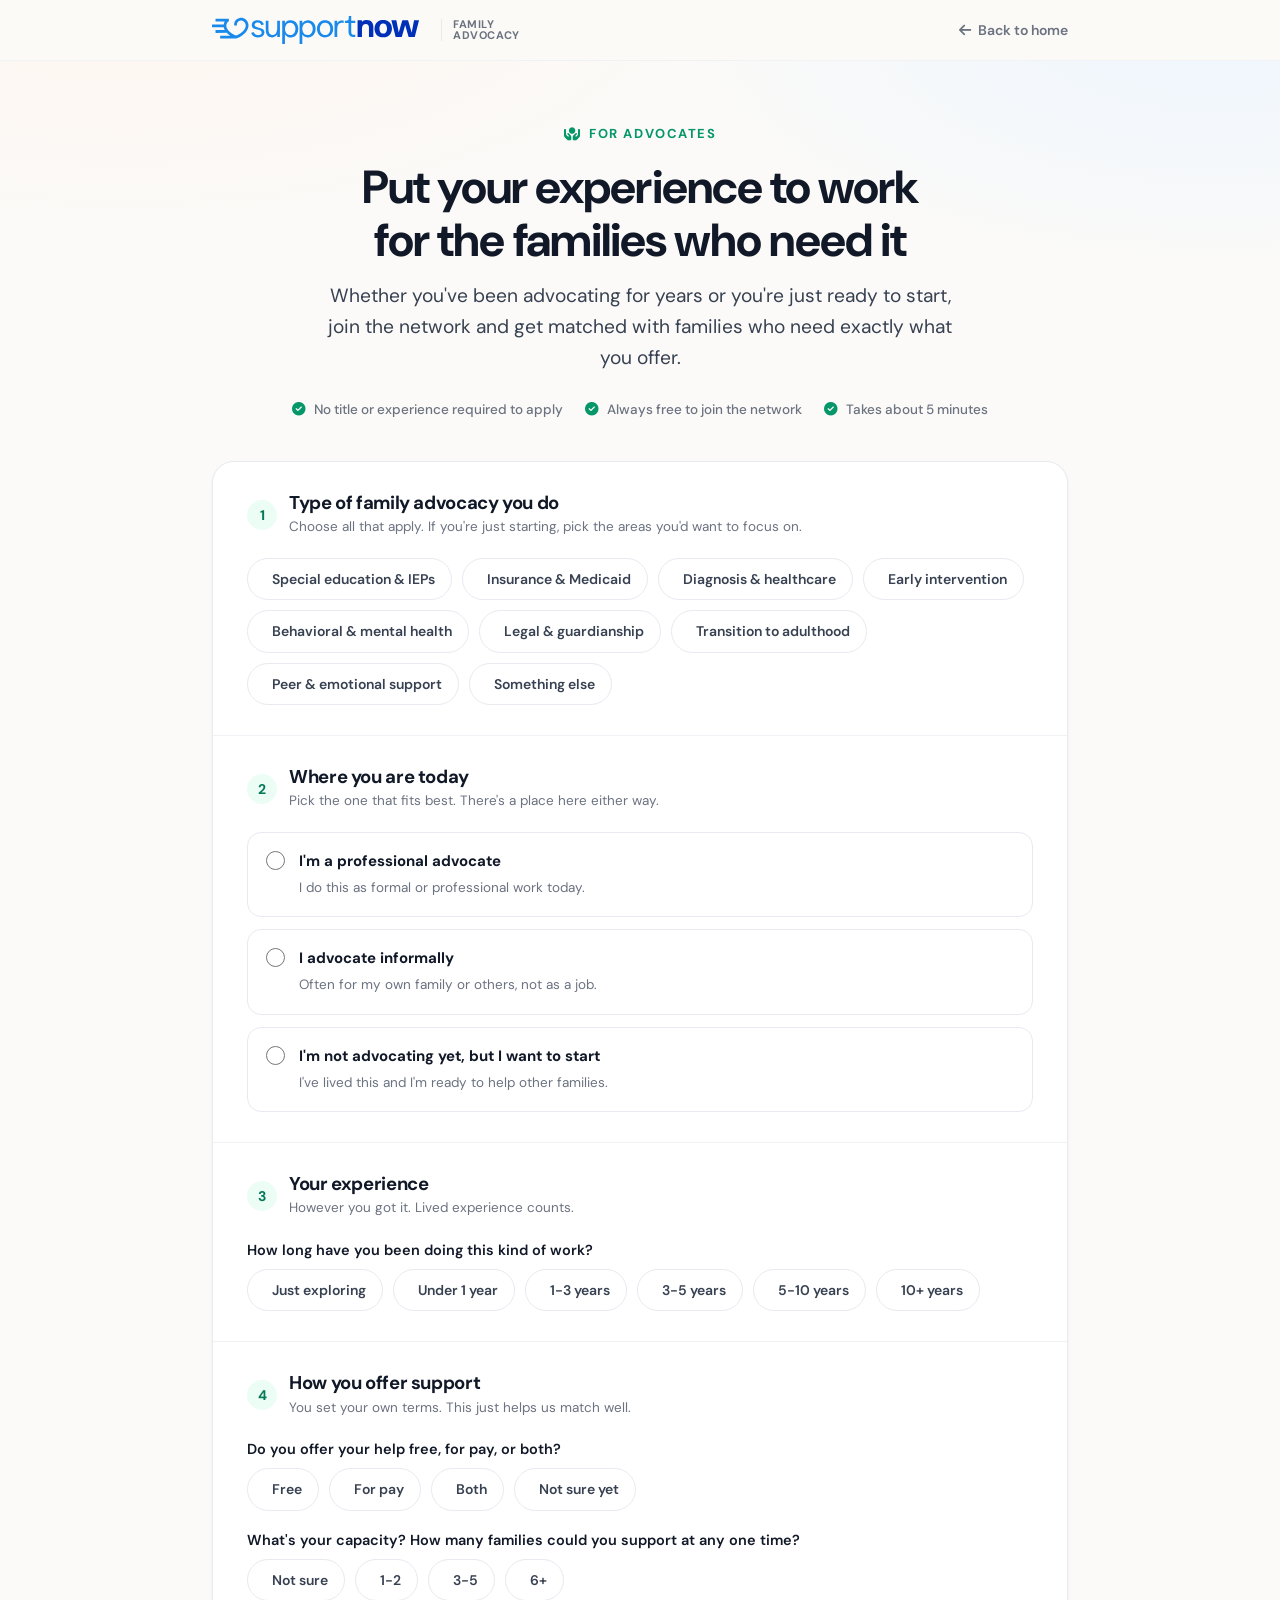
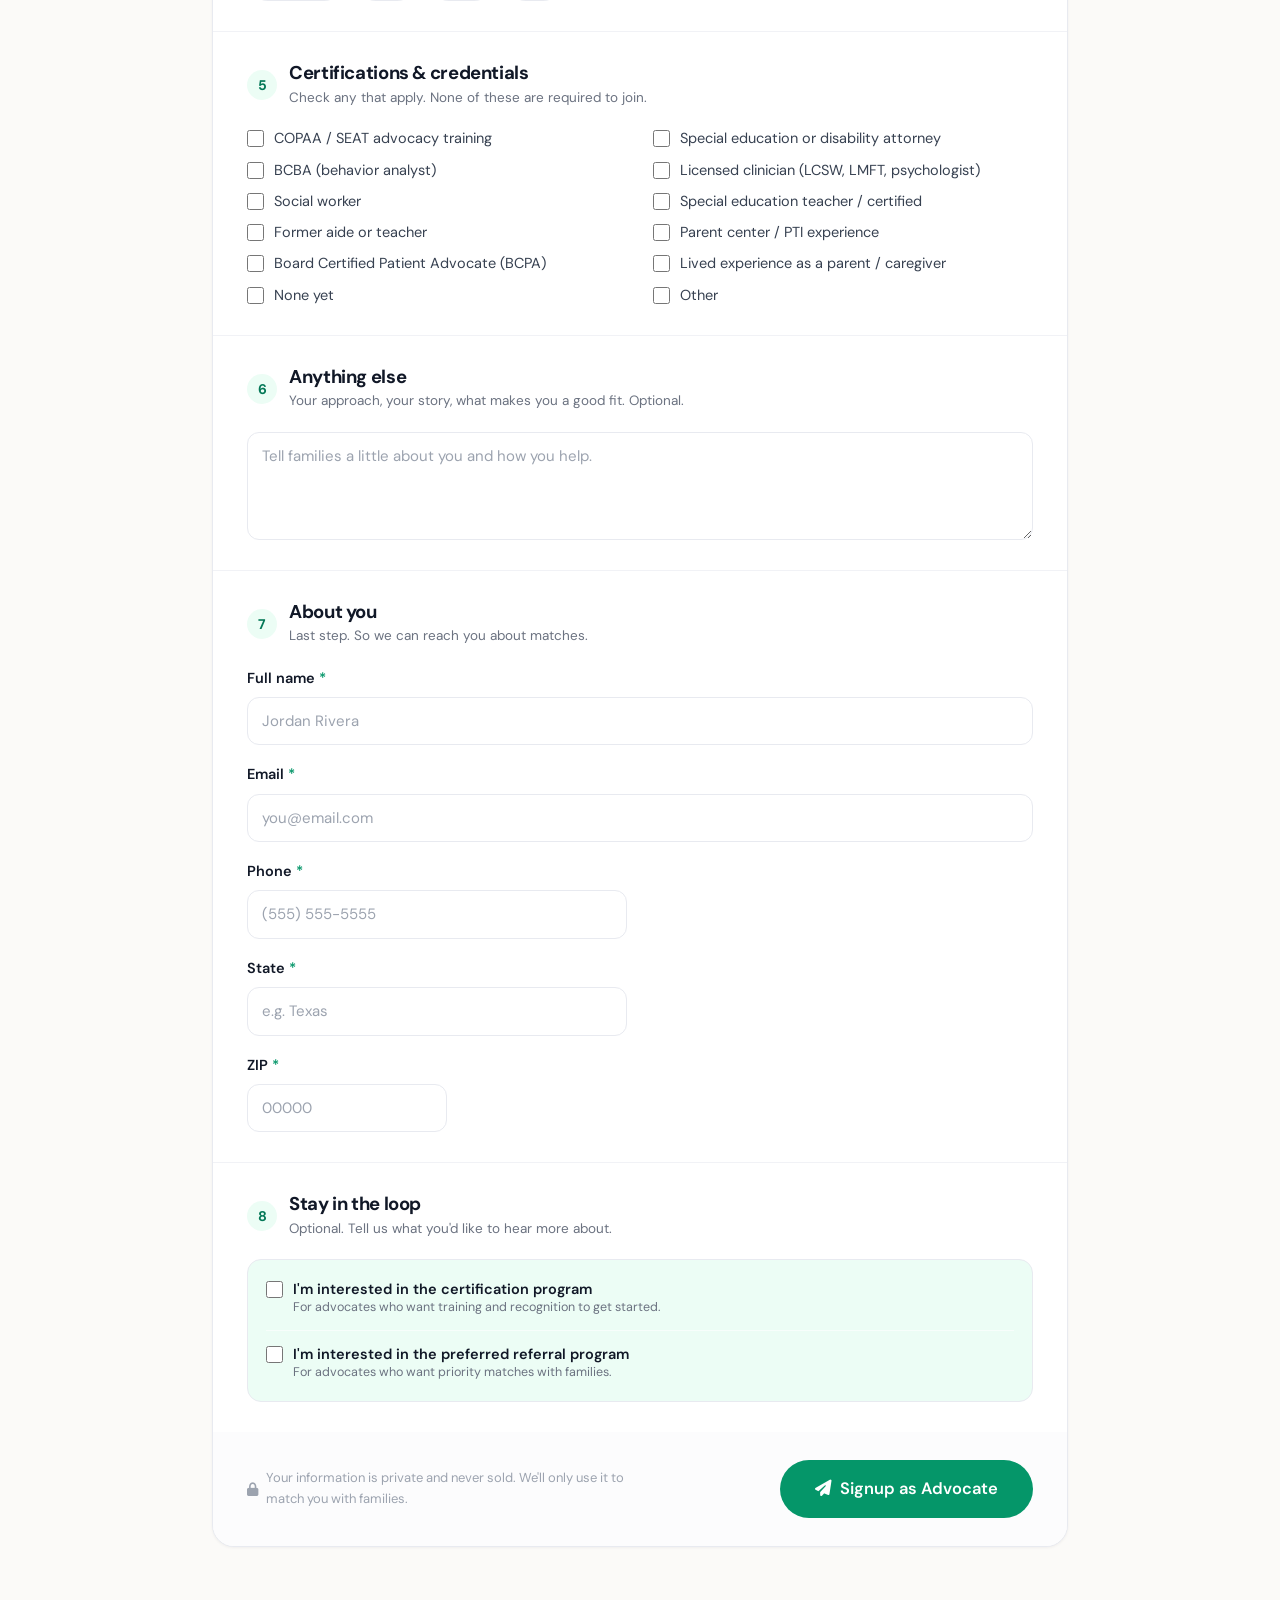
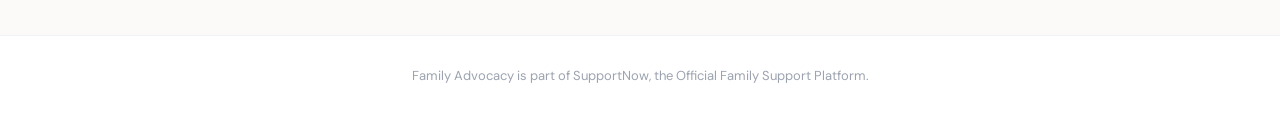
==== commit 410eb141: "Refocus cost messaging on free service and remove en/em dashes Shift the language around cost to emp" ====
--- a/advocate-intake.html
+++ b/advocate-intake.html
@@ -38,7 +38,7 @@
     </p>
     <div class="trust-row">
       <span><i class="fa-solid fa-circle-check"></i> No title or experience required to apply</span>
-      <span><i class="fa-solid fa-circle-check"></i> Offer support free, for pay, or both</span>
+      <span><i class="fa-solid fa-circle-check"></i> Always free to join the network</span>
       <span><i class="fa-solid fa-circle-check"></i> Takes about 5 minutes</span>
     </div>
   </div>
@@ -47,7 +47,10 @@
 <!-- FORM -->
 <main class="form-wrap">
   <div class="container container-narrow">
-    <form id="advocateForm" novalidate>
+    <form id="advocateForm" action="https://formspree.io/f/mgojnbpd" method="POST" novalidate>
+      <!-- Formspree helpers: friendlier notification subject + honeypot spam trap -->
+      <input type="hidden" name="_subject" value="New advocate application (SupportNow)">
+      <p class="hp" aria-hidden="true"><label>Leave this field empty <input type="text" name="_gotcha" tabindex="-1" autocomplete="off"></label></p>
       <div class="form-card" id="formCard">
 
         <!-- 1. Type of advocacy -->
@@ -80,7 +83,7 @@
           </div>
           <div class="choice-cards">
             <label class="choice"><input type="radio" name="status" value="professional">
-              <span><span class="c-title">I'm a professional advocate</span><span class="c-sub">I do this as paid or formal work today.</span></span></label>
+              <span><span class="c-title">I'm a professional advocate</span><span class="c-sub">I do this as formal or professional work today.</span></span></label>
             <label class="choice"><input type="radio" name="status" value="informal">
               <span><span class="c-title">I advocate informally</span><span class="c-sub">Often for my own family or others, not as a job.</span></span></label>
             <label class="choice"><input type="radio" name="status" value="interested">
@@ -99,9 +102,9 @@
             <div class="chip-group">
               <label class="chip"><input type="radio" name="experience" value="exploring"><i class="fa-solid fa-check"></i> Just exploring</label>
               <label class="chip"><input type="radio" name="experience" value="lt1"><i class="fa-solid fa-check"></i> Under 1 year</label>
-              <label class="chip"><input type="radio" name="experience" value="1-3"><i class="fa-solid fa-check"></i> 1–3 years</label>
-              <label class="chip"><input type="radio" name="experience" value="3-5"><i class="fa-solid fa-check"></i> 3–5 years</label>
-              <label class="chip"><input type="radio" name="experience" value="5-10"><i class="fa-solid fa-check"></i> 5–10 years</label>
+              <label class="chip"><input type="radio" name="experience" value="1-3"><i class="fa-solid fa-check"></i> 1-3 years</label>
+              <label class="chip"><input type="radio" name="experience" value="3-5"><i class="fa-solid fa-check"></i> 3-5 years</label>
+              <label class="chip"><input type="radio" name="experience" value="5-10"><i class="fa-solid fa-check"></i> 5-10 years</label>
               <label class="chip"><input type="radio" name="experience" value="10+"><i class="fa-solid fa-check"></i> 10+ years</label>
             </div>
           </div>
@@ -123,11 +126,11 @@
             </div>
           </div>
           <div class="field">
-            <label class="field-label">What's your capacity — how many families could you support at any one time?</label>
+            <label class="field-label">What's your capacity? How many families could you support at any one time?</label>
             <div class="chip-group">
               <label class="chip"><input type="radio" name="capacity" value="unsure"><i class="fa-solid fa-check"></i> Not sure</label>
-              <label class="chip"><input type="radio" name="capacity" value="1-2"><i class="fa-solid fa-check"></i> 1–2</label>
-              <label class="chip"><input type="radio" name="capacity" value="3-5"><i class="fa-solid fa-check"></i> 3–5</label>
+              <label class="chip"><input type="radio" name="capacity" value="1-2"><i class="fa-solid fa-check"></i> 1-2</label>
+              <label class="chip"><input type="radio" name="capacity" value="3-5"><i class="fa-solid fa-check"></i> 3-5</label>
               <label class="chip"><input type="radio" name="capacity" value="6+"><i class="fa-solid fa-check"></i> 6+</label>
             </div>
           </div>
@@ -175,16 +178,16 @@
             <span class="fs-num">7</span>
             <div><h3 class="fs-title">About you</h3><p class="fs-sub">Last step. So we can reach you about matches.</p></div>
           </div>
-          <div class="field"><label class="field-label">Full name <span class="req">*</span></label>
-            <input type="text" class="form-control" name="name" placeholder="Jordan Rivera" required></div>
-          <div class="field"><label class="field-label">Email <span class="req">*</span></label>
-            <input type="email" class="form-control" name="email" placeholder="you@email.com" required></div>
-          <div class="field"><label class="field-label">Phone <span class="req">*</span></label>
-            <input type="tel" class="form-control w-md" name="phone" placeholder="(555) 555-5555"></div>
-          <div class="field"><label class="field-label">State <span class="req">*</span></label>
-            <input type="text" class="form-control w-md" name="state" placeholder="e.g. Texas" required></div>
-          <div class="field"><label class="field-label">ZIP <span class="req">*</span></label>
-            <input type="text" class="form-control w-sm" name="zip" placeholder="00000"></div>
+          <div class="field"><label class="field-label" for="adv-name">Full name <span class="req">*</span></label>
+            <input type="text" id="adv-name" class="form-control" name="name" placeholder="Jordan Rivera" autocomplete="name" required></div>
+          <div class="field"><label class="field-label" for="adv-email">Email <span class="req">*</span></label>
+            <input type="email" id="adv-email" class="form-control" name="email" placeholder="you@email.com" autocomplete="email" inputmode="email" required></div>
+          <div class="field"><label class="field-label" for="adv-phone">Phone <span class="req">*</span></label>
+            <input type="tel" id="adv-phone" class="form-control w-md" name="phone" placeholder="(555) 555-5555" autocomplete="tel" inputmode="tel"></div>
+          <div class="field"><label class="field-label" for="adv-state">State <span class="req">*</span></label>
+            <input type="text" id="adv-state" class="form-control w-md" name="state" placeholder="e.g. Texas" autocomplete="address-level1" required></div>
+          <div class="field"><label class="field-label" for="adv-zip">ZIP <span class="req">*</span></label>
+            <input type="text" id="adv-zip" class="form-control w-sm" name="zip" placeholder="00000" autocomplete="postal-code" inputmode="numeric"></div>
         </section>
 
         <!-- 8. Program interest (light opt-in) -->
@@ -205,6 +208,7 @@
 
         <!-- Submit -->
         <div class="submit-bar">
+          <div class="form-error" id="formError" role="alert"></div>
           <span class="submit-note"><i class="fa-solid fa-lock"></i> Your information is private and never sold. We'll only use it to match you with families.</span>
           <button type="submit" class="btn btn-accent btn-lg-x"><i class="fa-solid fa-paper-plane me-2"></i>Signup as Advocate</button>
         </div>
@@ -241,13 +245,44 @@
     sync();
   });
 
-  // Prototype only: no backend. Validate, then show the success state.
+  // Submit to Formspree via fetch so we can keep the in-page success panel.
   document.getElementById('advocateForm').addEventListener('submit', function(e){
     e.preventDefault();
-    if(!this.checkValidity()){ this.reportValidity(); return; }
-    document.getElementById('formCard').style.display='none';
-    document.getElementById('successPanel').style.display='block';
-    window.scrollTo({top:0, behavior:'smooth'});
+    var form = this;
+    if(!form.checkValidity()){ form.reportValidity(); return; }
+
+    var btn = form.querySelector('button[type="submit"]');
+    var errorBox = document.getElementById('formError');
+    var originalBtn = btn.innerHTML;
+    errorBox.classList.remove('show');
+    btn.disabled = true;
+    btn.innerHTML = '<i class="fa-solid fa-spinner fa-spin me-2"></i>Sending…';
+
+    fetch(form.action, {
+      method: 'POST',
+      body: new FormData(form),
+      headers: { 'Accept': 'application/json' }
+    }).then(function(res){
+      if(res.ok){
+        document.getElementById('formCard').style.display='none';
+        document.getElementById('successPanel').style.display='block';
+        window.scrollTo({top:0, behavior:'smooth'});
+        return;
+      }
+      return res.json().catch(function(){ return null; }).then(function(data){
+        var msg = (data && data.errors && data.errors.length)
+          ? data.errors.map(function(er){ return er.message; }).join(' ')
+          : 'Something went wrong on our end. Please try again in a moment.';
+        throw new Error(msg);
+      });
+    }).catch(function(err){
+      errorBox.textContent = (err && err.message)
+        ? err.message
+        : 'We couldn’t reach the server. Please check your connection and try again.';
+      errorBox.classList.add('show');
+      btn.disabled = false;
+      btn.innerHTML = originalBtn;
+    });
   });
 </script>
 </body>
--- a/intake.css
+++ b/intake.css
@@ -1,5 +1,5 @@
 /* ──────────────────────────────────────────────
-   SupportNow · Family Advocacy — shared intake styles
+   SupportNow · Family Advocacy: shared intake styles
    Used by family-intake.html and advocate-intake.html.
    Per-page accent set on <body> via --accent / --accent-dark / --accent-bg.
    ────────────────────────────────────────────── */
